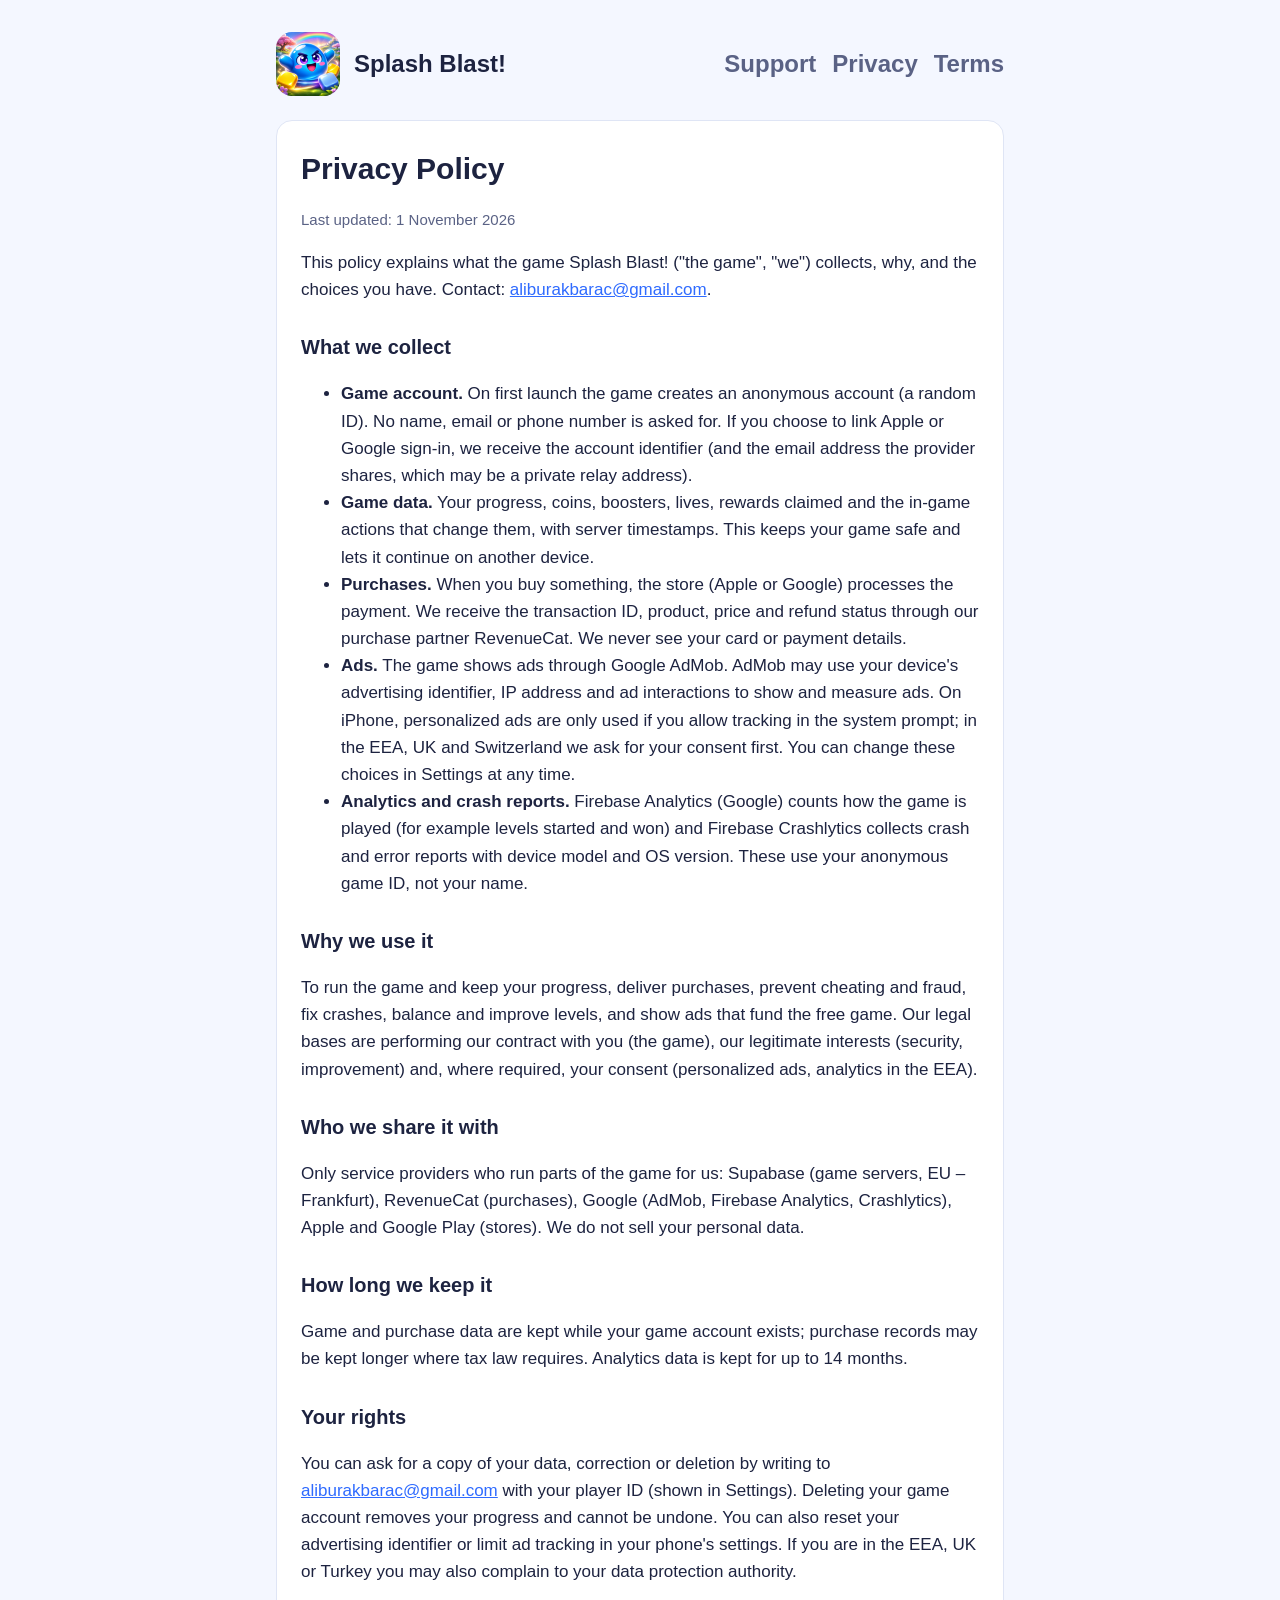
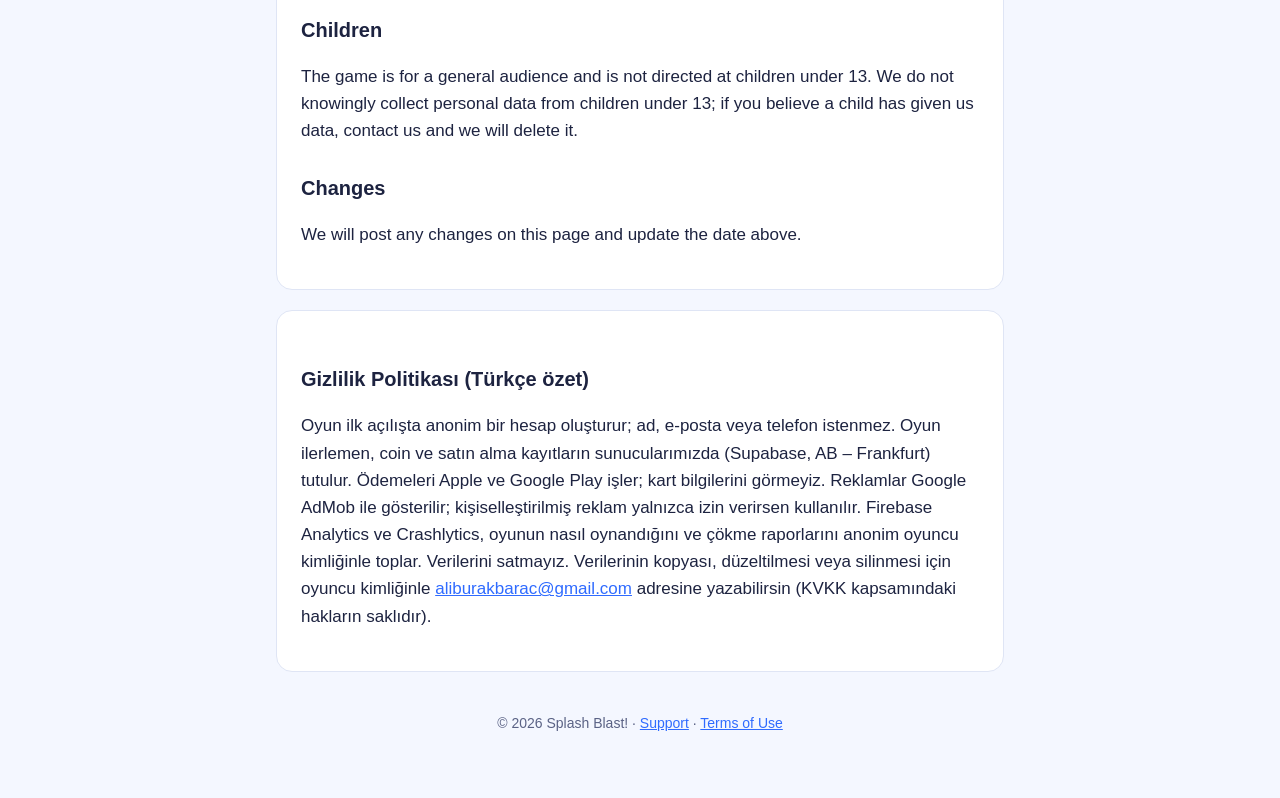
==== privacy.html @ d07c2ff7 "Splash Blast! website" ====
<!doctype html>
<html lang="en">
<head>
<meta charset="utf-8">
<meta name="viewport" content="width=device-width, initial-scale=1">
<title>Splash Blast! Privacy Policy</title>
<link rel="icon" href="icon.png">
<link rel="stylesheet" href="style.css">
</head>
<body>
<main>
<header>
  <img src="icon.png" alt="Splash Blast! icon">
  <a href="./">Splash Blast!</a>
  <nav><a href="support.html">Support</a><a href="privacy.html">Privacy</a><a href="terms.html">Terms</a></nav>
</header>
<div class="card">
  <h1>Privacy Policy</h1>
  <p class="soft">Last updated: 1 November 2026</p>
  <p>This policy explains what the game Splash Blast! ("the game", "we") collects, why, and the choices you have. Contact: <a href="mailto:aliburakbarac@gmail.com">aliburakbarac@gmail.com</a>.</p>

  <h2>What we collect</h2>
  <ul>
    <li><b>Game account.</b> On first launch the game creates an anonymous account (a random ID). No name, email or phone number is asked for. If you choose to link Apple or Google sign-in, we receive the account identifier (and the email address the provider shares, which may be a private relay address).</li>
    <li><b>Game data.</b> Your progress, coins, boosters, lives, rewards claimed and the in-game actions that change them, with server timestamps. This keeps your game safe and lets it continue on another device.</li>
    <li><b>Purchases.</b> When you buy something, the store (Apple or Google) processes the payment. We receive the transaction ID, product, price and refund status through our purchase partner RevenueCat. We never see your card or payment details.</li>
    <li><b>Ads.</b> The game shows ads through Google AdMob. AdMob may use your device's advertising identifier, IP address and ad interactions to show and measure ads. On iPhone, personalized ads are only used if you allow tracking in the system prompt; in the EEA, UK and Switzerland we ask for your consent first. You can change these choices in Settings at any time.</li>
    <li><b>Analytics and crash reports.</b> Firebase Analytics (Google) counts how the game is played (for example levels started and won) and Firebase Crashlytics collects crash and error reports with device model and OS version. These use your anonymous game ID, not your name.</li>
  </ul>

  <h2>Why we use it</h2>
  <p>To run the game and keep your progress, deliver purchases, prevent cheating and fraud, fix crashes, balance and improve levels, and show ads that fund the free game. Our legal bases are performing our contract with you (the game), our legitimate interests (security, improvement) and, where required, your consent (personalized ads, analytics in the EEA).</p>

  <h2>Who we share it with</h2>
  <p>Only service providers who run parts of the game for us: Supabase (game servers, EU – Frankfurt), RevenueCat (purchases), Google (AdMob, Firebase Analytics, Crashlytics), Apple and Google Play (stores). We do not sell your personal data.</p>

  <h2>How long we keep it</h2>
  <p>Game and purchase data are kept while your game account exists; purchase records may be kept longer where tax law requires. Analytics data is kept for up to 14 months.</p>

  <h2>Your rights</h2>
  <p>You can ask for a copy of your data, correction or deletion by writing to <a href="mailto:aliburakbarac@gmail.com">aliburakbarac@gmail.com</a> with your player ID (shown in Settings). Deleting your game account removes your progress and cannot be undone. You can also reset your advertising identifier or limit ad tracking in your phone's settings. If you are in the EEA, UK or Turkey you may also complain to your data protection authority.</p>

  <h2>Children</h2>
  <p>The game is for a general audience and is not directed at children under 13. We do not knowingly collect personal data from children under 13; if you believe a child has given us data, contact us and we will delete it.</p>

  <h2>Changes</h2>
  <p>We will post any changes on this page and update the date above.</p>
</div>
<div class="card">
  <h2>Gizlilik Politikası (Türkçe özet)</h2>
  <p>Oyun ilk açılışta anonim bir hesap oluşturur; ad, e-posta veya telefon istenmez. Oyun ilerlemen, coin ve satın alma kayıtların sunucularımızda (Supabase, AB – Frankfurt) tutulur. Ödemeleri Apple ve Google Play işler; kart bilgilerini görmeyiz. Reklamlar Google AdMob ile gösterilir; kişiselleştirilmiş reklam yalnızca izin verirsen kullanılır. Firebase Analytics ve Crashlytics, oyunun nasıl oynandığını ve çökme raporlarını anonim oyuncu kimliğinle toplar. Verilerini satmayız. Verilerinin kopyası, düzeltilmesi veya silinmesi için oyuncu kimliğinle <a href="mailto:aliburakbarac@gmail.com">aliburakbarac@gmail.com</a> adresine yazabilirsin (KVKK kapsamındaki hakların saklıdır).</p>
</div>
<footer>© 2026 Splash Blast! · <a href="support.html">Support</a> · <a href="terms.html">Terms of Use</a></footer>
</main>
</body>
</html>
---- style.css ----
:root { --bg: #f4f7ff; --card: #ffffff; --ink: #1d2340; --soft: #5a6285; --accent: #2f6bff; --line: #dfe5f5; }
@media (prefers-color-scheme: dark) {
  :root { --bg: #11152a; --card: #1b2140; --ink: #eef1ff; --soft: #a9b1d6; --accent: #7fa4ff; --line: #2c3460; }
}
* { box-sizing: border-box; }
body { margin: 0; background: var(--bg); color: var(--ink); font: 17px/1.6 -apple-system, BlinkMacSystemFont, "Segoe UI", Roboto, sans-serif; }
main { max-width: 760px; margin: 0 auto; padding: 32px 16px 64px; }
header { display: flex; align-items: center; gap: 14px; margin-bottom: 24px; }
header img { width: 64px; height: 64px; border-radius: 16px; }
header a { color: inherit; text-decoration: none; font-weight: 700; font-size: 24px; }
nav { margin-left: auto; display: flex; gap: 16px; font-size: 15px; }
nav a { color: var(--soft); text-decoration: none; }
nav a:hover { color: var(--accent); }
.card { background: var(--card); border: 1px solid var(--line); border-radius: 16px; padding: 24px; margin-bottom: 20px; }
h1 { font-size: 30px; margin: 0 0 8px; }
h2 { font-size: 20px; margin: 28px 0 8px; }
p, li { color: var(--ink); }
.soft { color: var(--soft); font-size: 15px; }
a { color: var(--accent); }
.lang { font-size: 14px; color: var(--soft); }
footer { text-align: center; color: var(--soft); font-size: 14px; margin-top: 40px; }
@media (max-width: 520px) { header { flex-wrap: wrap; } nav { margin-left: 0; width: 100%; } }
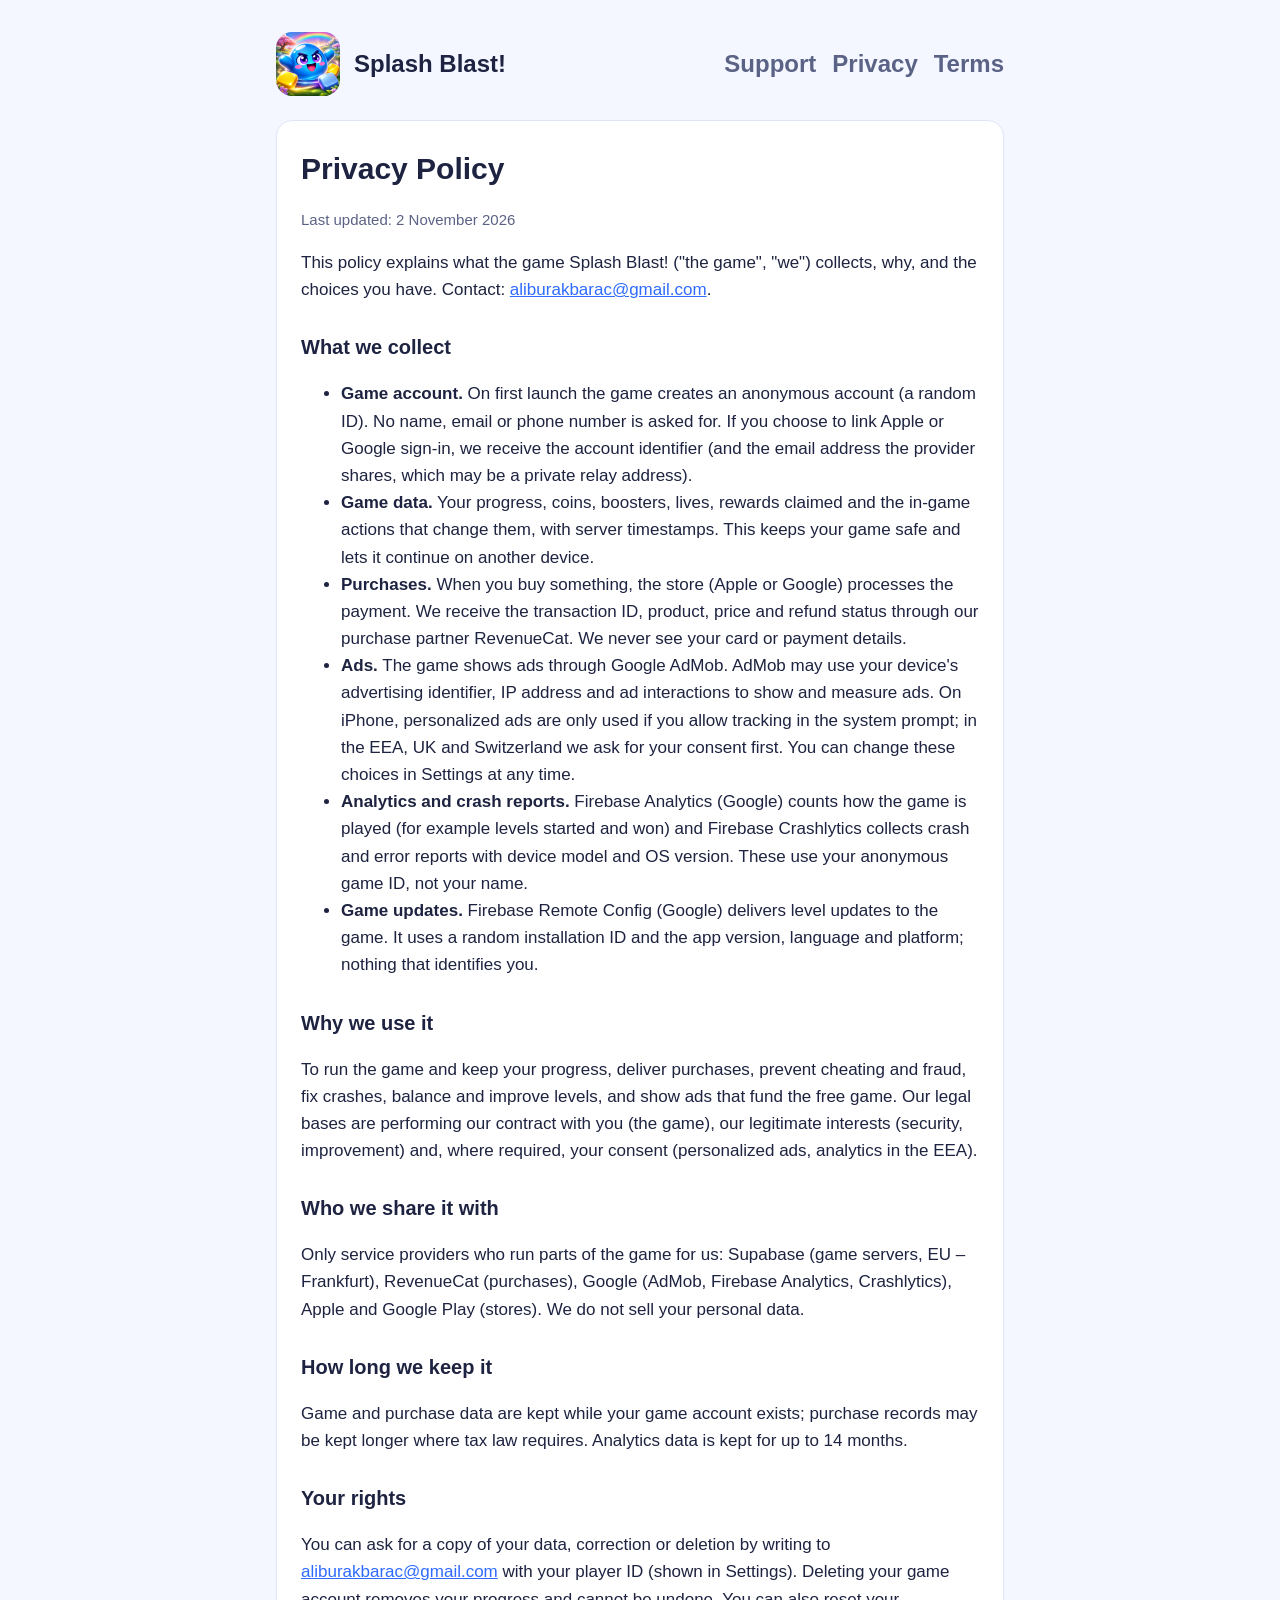
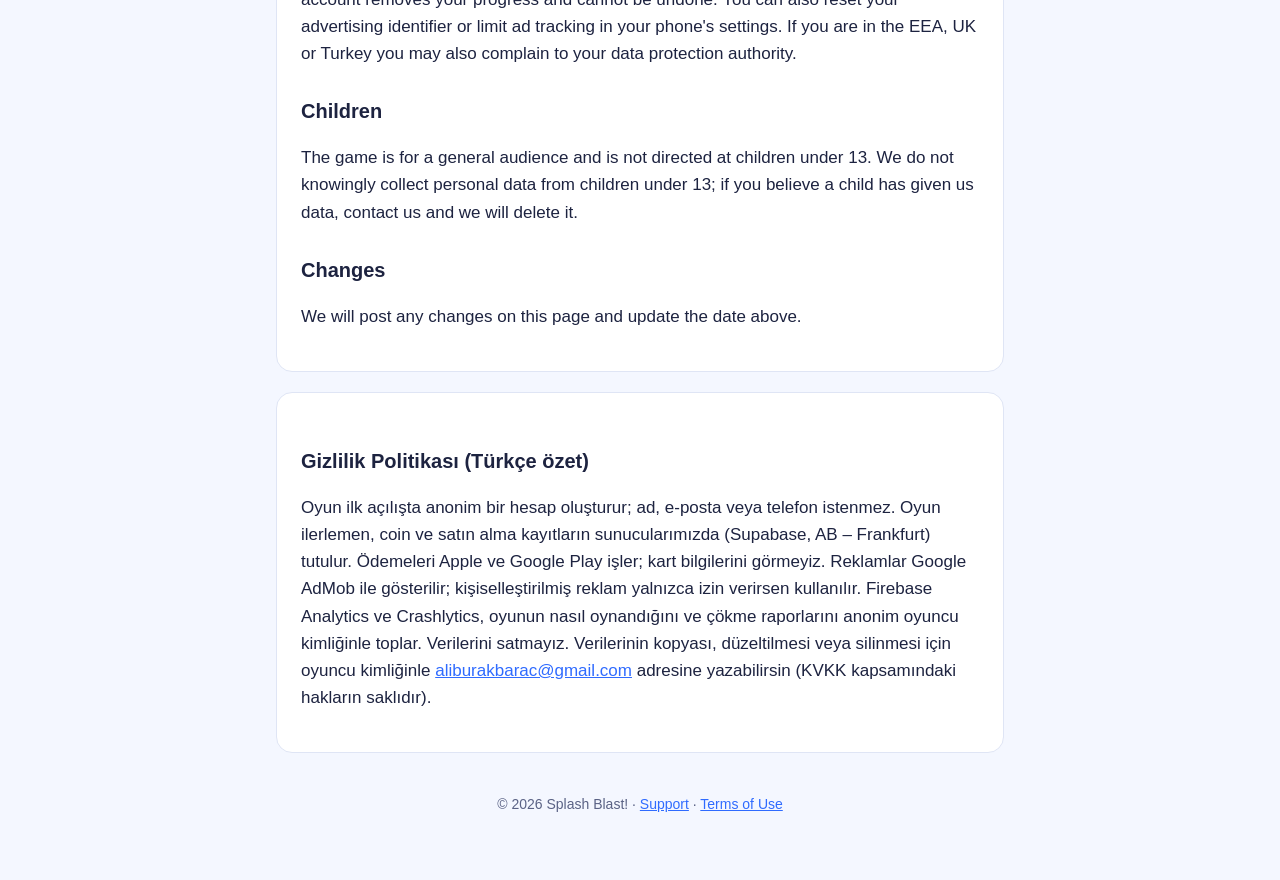
==== commit 931e4ac2: "Privacy: Remote Config level updates" ====
--- a/privacy.html
+++ b/privacy.html
@@ -16,7 +16,7 @@
 </header>
 <div class="card">
   <h1>Privacy Policy</h1>
-  <p class="soft">Last updated: 1 November 2026</p>
+  <p class="soft">Last updated: 2 November 2026</p>
   <p>This policy explains what the game Splash Blast! ("the game", "we") collects, why, and the choices you have. Contact: <a href="mailto:aliburakbarac@gmail.com">aliburakbarac@gmail.com</a>.</p>
 
   <h2>What we collect</h2>
@@ -26,6 +26,7 @@
     <li><b>Purchases.</b> When you buy something, the store (Apple or Google) processes the payment. We receive the transaction ID, product, price and refund status through our purchase partner RevenueCat. We never see your card or payment details.</li>
     <li><b>Ads.</b> The game shows ads through Google AdMob. AdMob may use your device's advertising identifier, IP address and ad interactions to show and measure ads. On iPhone, personalized ads are only used if you allow tracking in the system prompt; in the EEA, UK and Switzerland we ask for your consent first. You can change these choices in Settings at any time.</li>
     <li><b>Analytics and crash reports.</b> Firebase Analytics (Google) counts how the game is played (for example levels started and won) and Firebase Crashlytics collects crash and error reports with device model and OS version. These use your anonymous game ID, not your name.</li>
+    <li><b>Game updates.</b> Firebase Remote Config (Google) delivers level updates to the game. It uses a random installation ID and the app version, language and platform; nothing that identifies you.</li>
   </ul>
 
   <h2>Why we use it</h2>
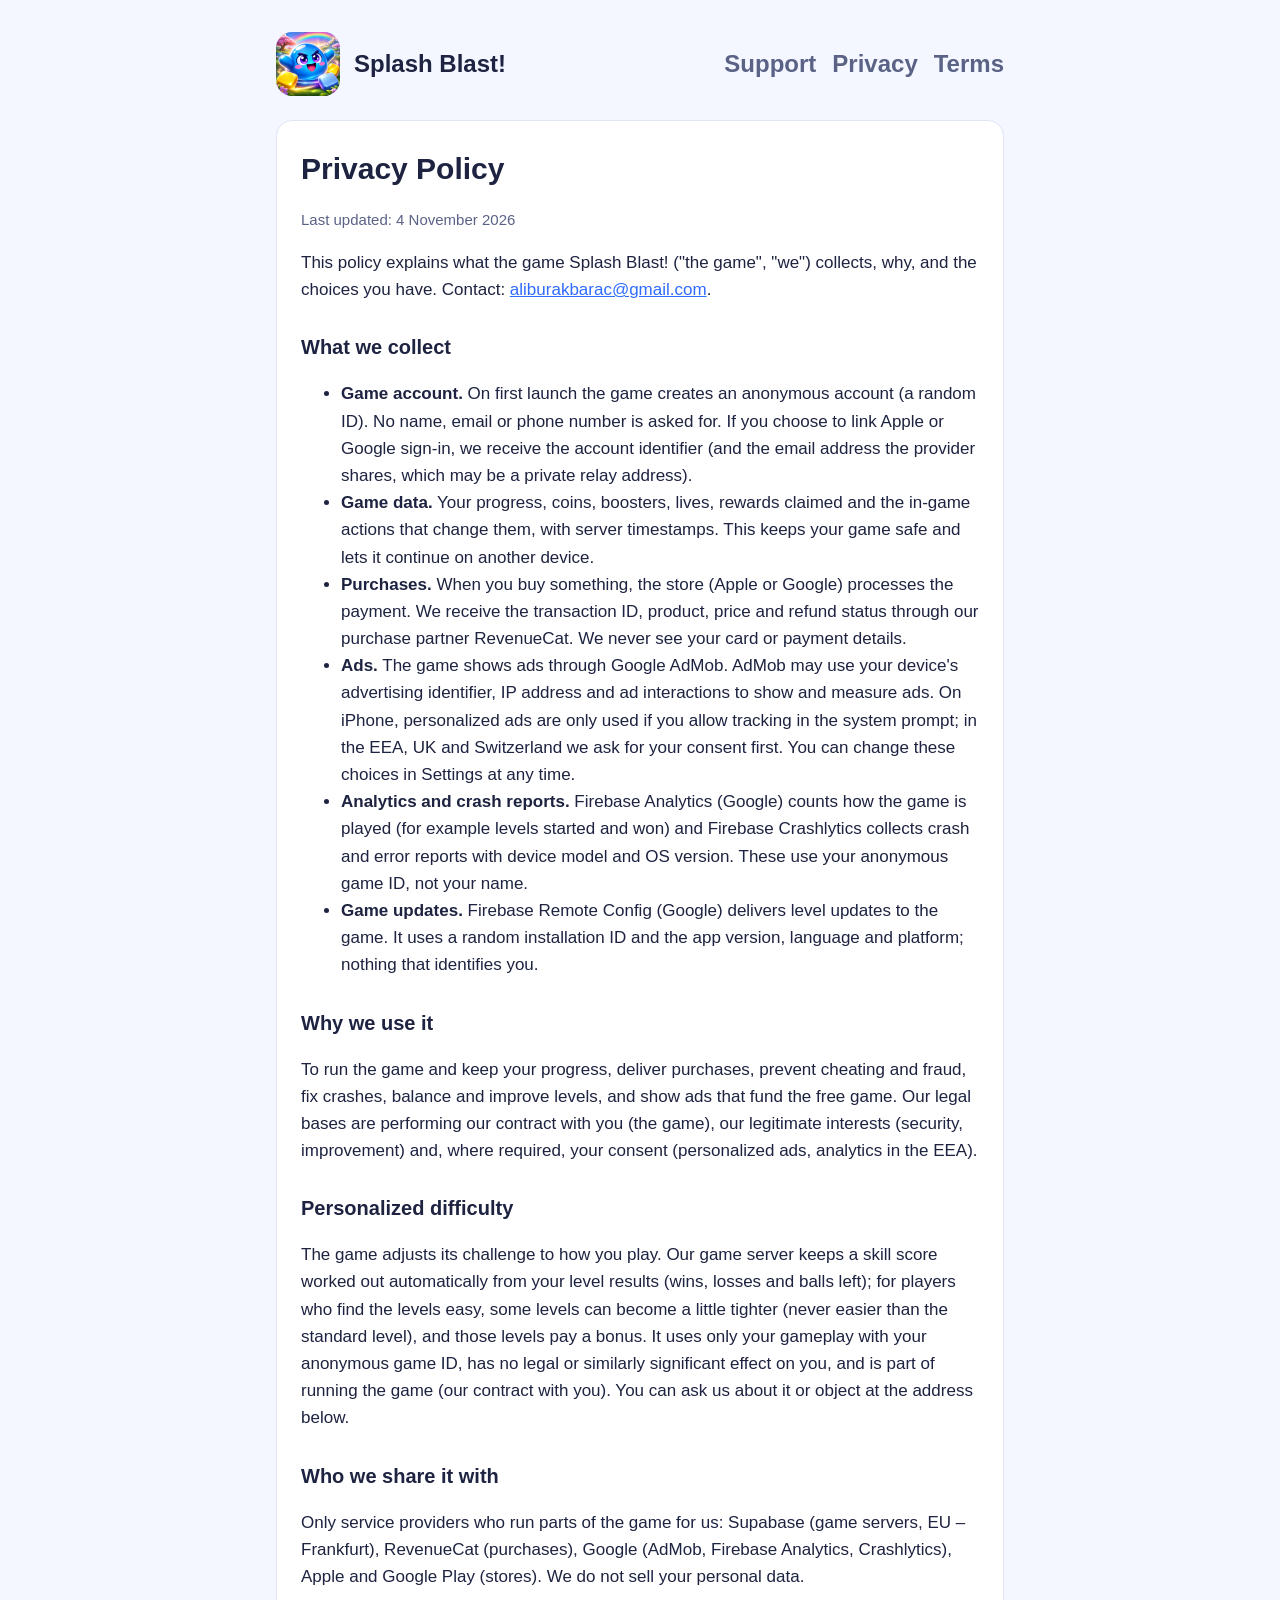
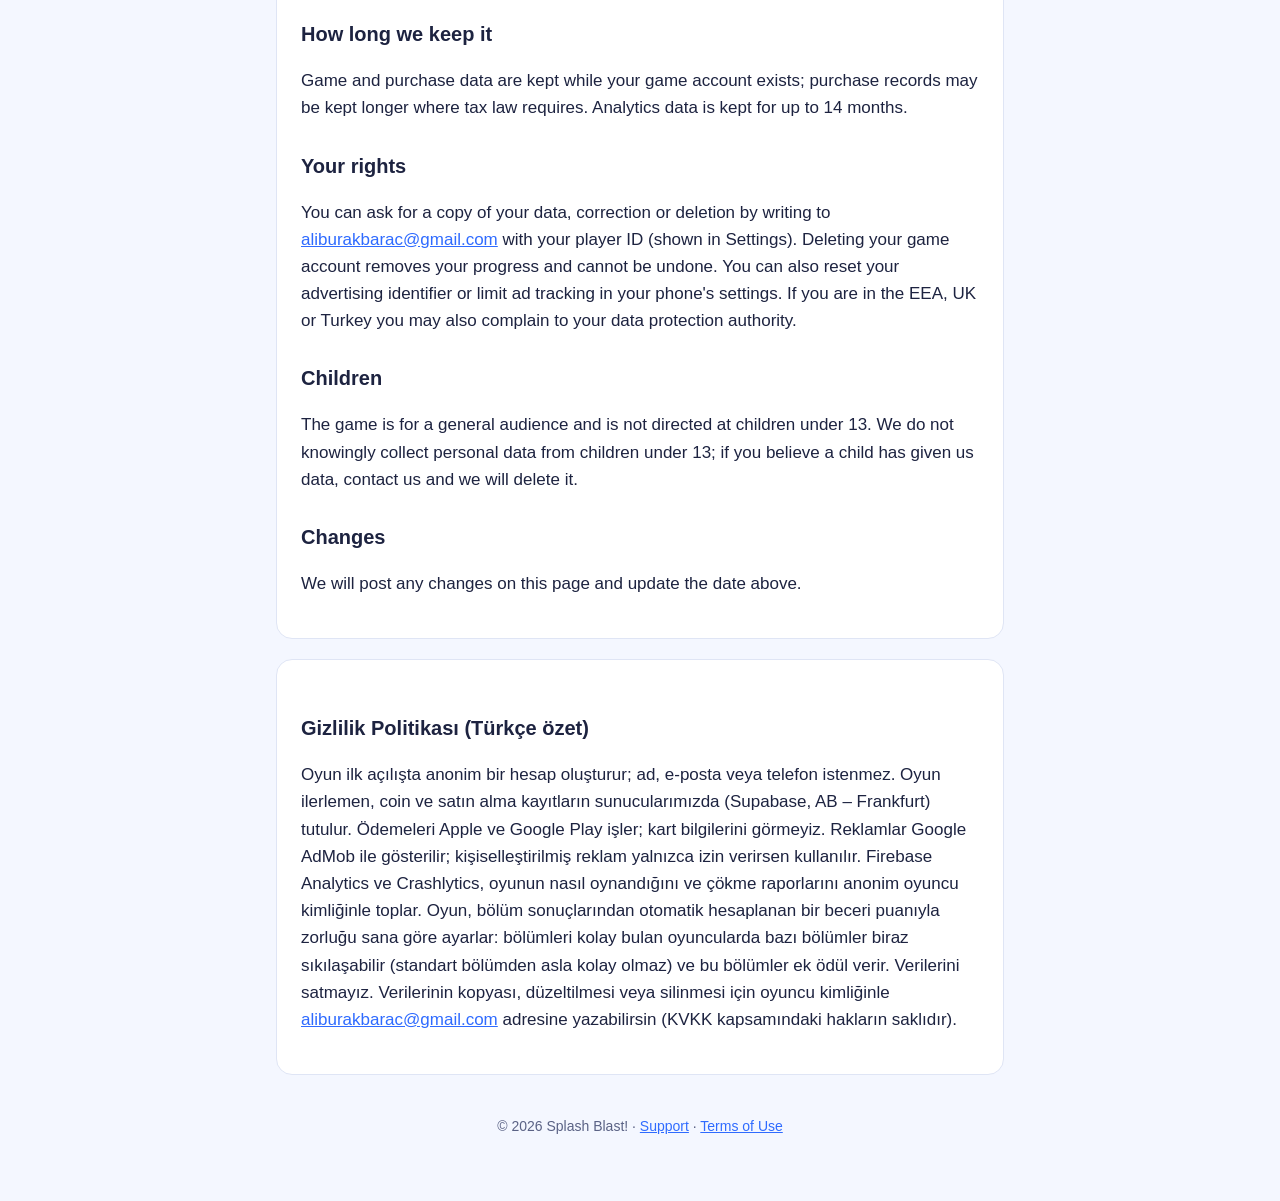
==== commit 150e60f8: "Update privacy.html (privacy: personal difficulty; account deletion page)" ====
--- a/privacy.html
+++ b/privacy.html
@@ -16,7 +16,7 @@
 </header>
 <div class="card">
   <h1>Privacy Policy</h1>
-  <p class="soft">Last updated: 2 November 2026</p>
+  <p class="soft">Last updated: 4 November 2026</p>
   <p>This policy explains what the game Splash Blast! ("the game", "we") collects, why, and the choices you have. Contact: <a href="mailto:aliburakbarac@gmail.com">aliburakbarac@gmail.com</a>.</p>
 
   <h2>What we collect</h2>
@@ -31,6 +31,9 @@
 
   <h2>Why we use it</h2>
   <p>To run the game and keep your progress, deliver purchases, prevent cheating and fraud, fix crashes, balance and improve levels, and show ads that fund the free game. Our legal bases are performing our contract with you (the game), our legitimate interests (security, improvement) and, where required, your consent (personalized ads, analytics in the EEA).</p>
+
+  <h2>Personalized difficulty</h2>
+  <p>The game adjusts its challenge to how you play. Our game server keeps a skill score worked out automatically from your level results (wins, losses and balls left); for players who find the levels easy, some levels can become a little tighter (never easier than the standard level), and those levels pay a bonus. It uses only your gameplay with your anonymous game ID, has no legal or similarly significant effect on you, and is part of running the game (our contract with you). You can ask us about it or object at the address below.</p>
 
   <h2>Who we share it with</h2>
   <p>Only service providers who run parts of the game for us: Supabase (game servers, EU – Frankfurt), RevenueCat (purchases), Google (AdMob, Firebase Analytics, Crashlytics), Apple and Google Play (stores). We do not sell your personal data.</p>
@@ -49,7 +52,7 @@
 </div>
 <div class="card">
   <h2>Gizlilik Politikası (Türkçe özet)</h2>
-  <p>Oyun ilk açılışta anonim bir hesap oluşturur; ad, e-posta veya telefon istenmez. Oyun ilerlemen, coin ve satın alma kayıtların sunucularımızda (Supabase, AB – Frankfurt) tutulur. Ödemeleri Apple ve Google Play işler; kart bilgilerini görmeyiz. Reklamlar Google AdMob ile gösterilir; kişiselleştirilmiş reklam yalnızca izin verirsen kullanılır. Firebase Analytics ve Crashlytics, oyunun nasıl oynandığını ve çökme raporlarını anonim oyuncu kimliğinle toplar. Verilerini satmayız. Verilerinin kopyası, düzeltilmesi veya silinmesi için oyuncu kimliğinle <a href="mailto:aliburakbarac@gmail.com">aliburakbarac@gmail.com</a> adresine yazabilirsin (KVKK kapsamındaki hakların saklıdır).</p>
+  <p>Oyun ilk açılışta anonim bir hesap oluşturur; ad, e-posta veya telefon istenmez. Oyun ilerlemen, coin ve satın alma kayıtların sunucularımızda (Supabase, AB – Frankfurt) tutulur. Ödemeleri Apple ve Google Play işler; kart bilgilerini görmeyiz. Reklamlar Google AdMob ile gösterilir; kişiselleştirilmiş reklam yalnızca izin verirsen kullanılır. Firebase Analytics ve Crashlytics, oyunun nasıl oynandığını ve çökme raporlarını anonim oyuncu kimliğinle toplar. Oyun, bölüm sonuçlarından otomatik hesaplanan bir beceri puanıyla zorluğu sana göre ayarlar: bölümleri kolay bulan oyuncularda bazı bölümler biraz sıkılaşabilir (standart bölümden asla kolay olmaz) ve bu bölümler ek ödül verir. Verilerini satmayız. Verilerinin kopyası, düzeltilmesi veya silinmesi için oyuncu kimliğinle <a href="mailto:aliburakbarac@gmail.com">aliburakbarac@gmail.com</a> adresine yazabilirsin (KVKK kapsamındaki hakların saklıdır).</p>
 </div>
 <footer>© 2026 Splash Blast! · <a href="support.html">Support</a> · <a href="terms.html">Terms of Use</a></footer>
 </main>
